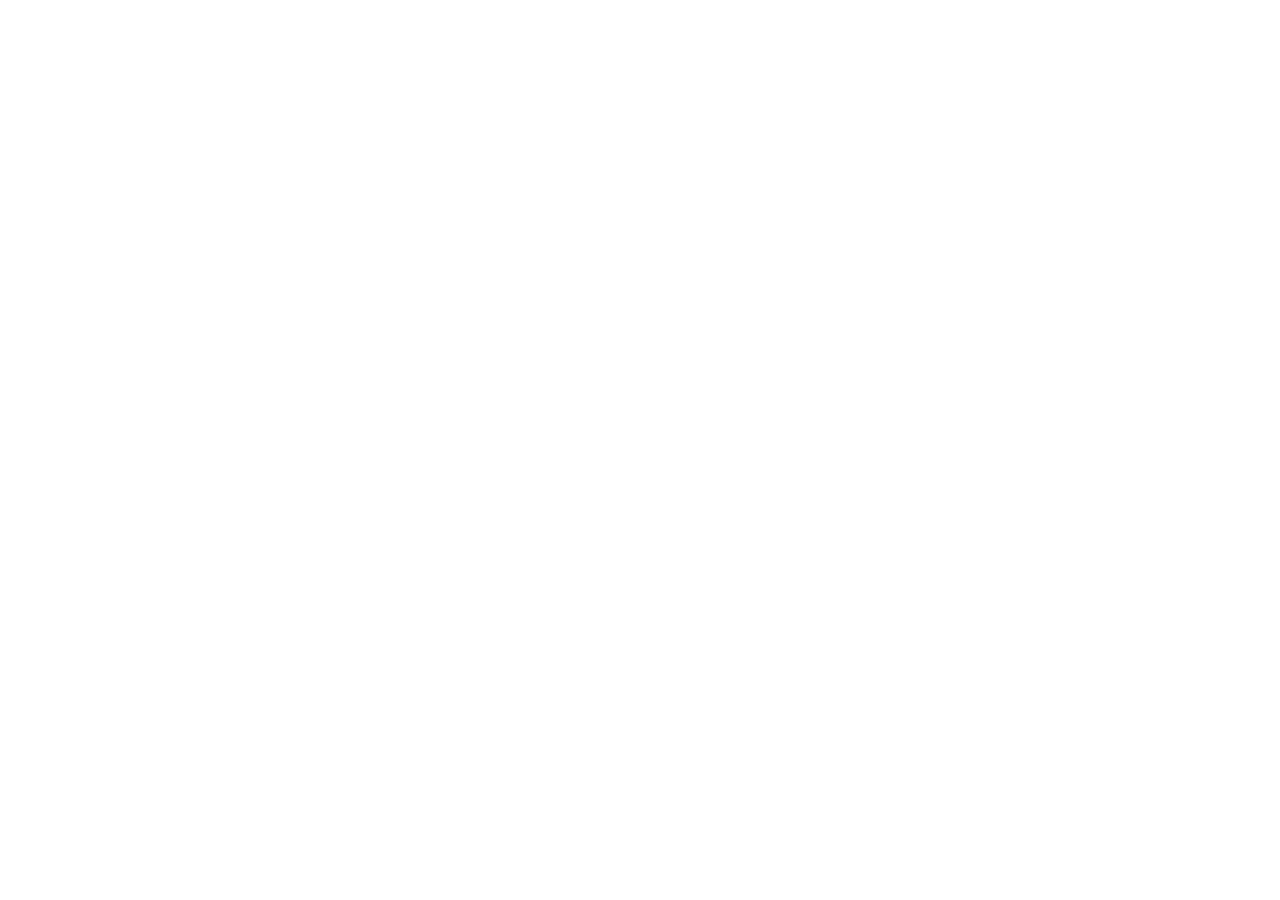
==== privacy.html @ b042ae3b "Create privacy.html" ====
<!DOCTYPE html>
<html>
<head>
    <meta charset="UTF-8">
    <!-- 这里的 0 代表 0 秒延迟，打开瞬间就会立刻跳转到你的长链接 -->
    <meta http-equiv="refresh" content="0; url=https://docs.google.com/document/d/e/2PACX-1vQFshKNPQPlDrmWa2J9AwYsL9mnKY40DTLAdkgSrVduO4gd4pas87gCilsQP5woiI_CkaSyJsK3Uw_v/pub">
    <title>Redirecting...</title>
</head>
<body>
    <p>正在跳转到隐私政策... 如果没有自动跳转，请 <a href="https://docs.google.com/document/d/e/2PACX-1vQFshKNPQPlDrmWa2J9AwYsL9mnKY40DTLAdkgSrVduO4gd4pas87gCilsQP5woiI_CkaSyJsK3Uw_v/pub">点击这里</a>。</p>
</body>
</html>
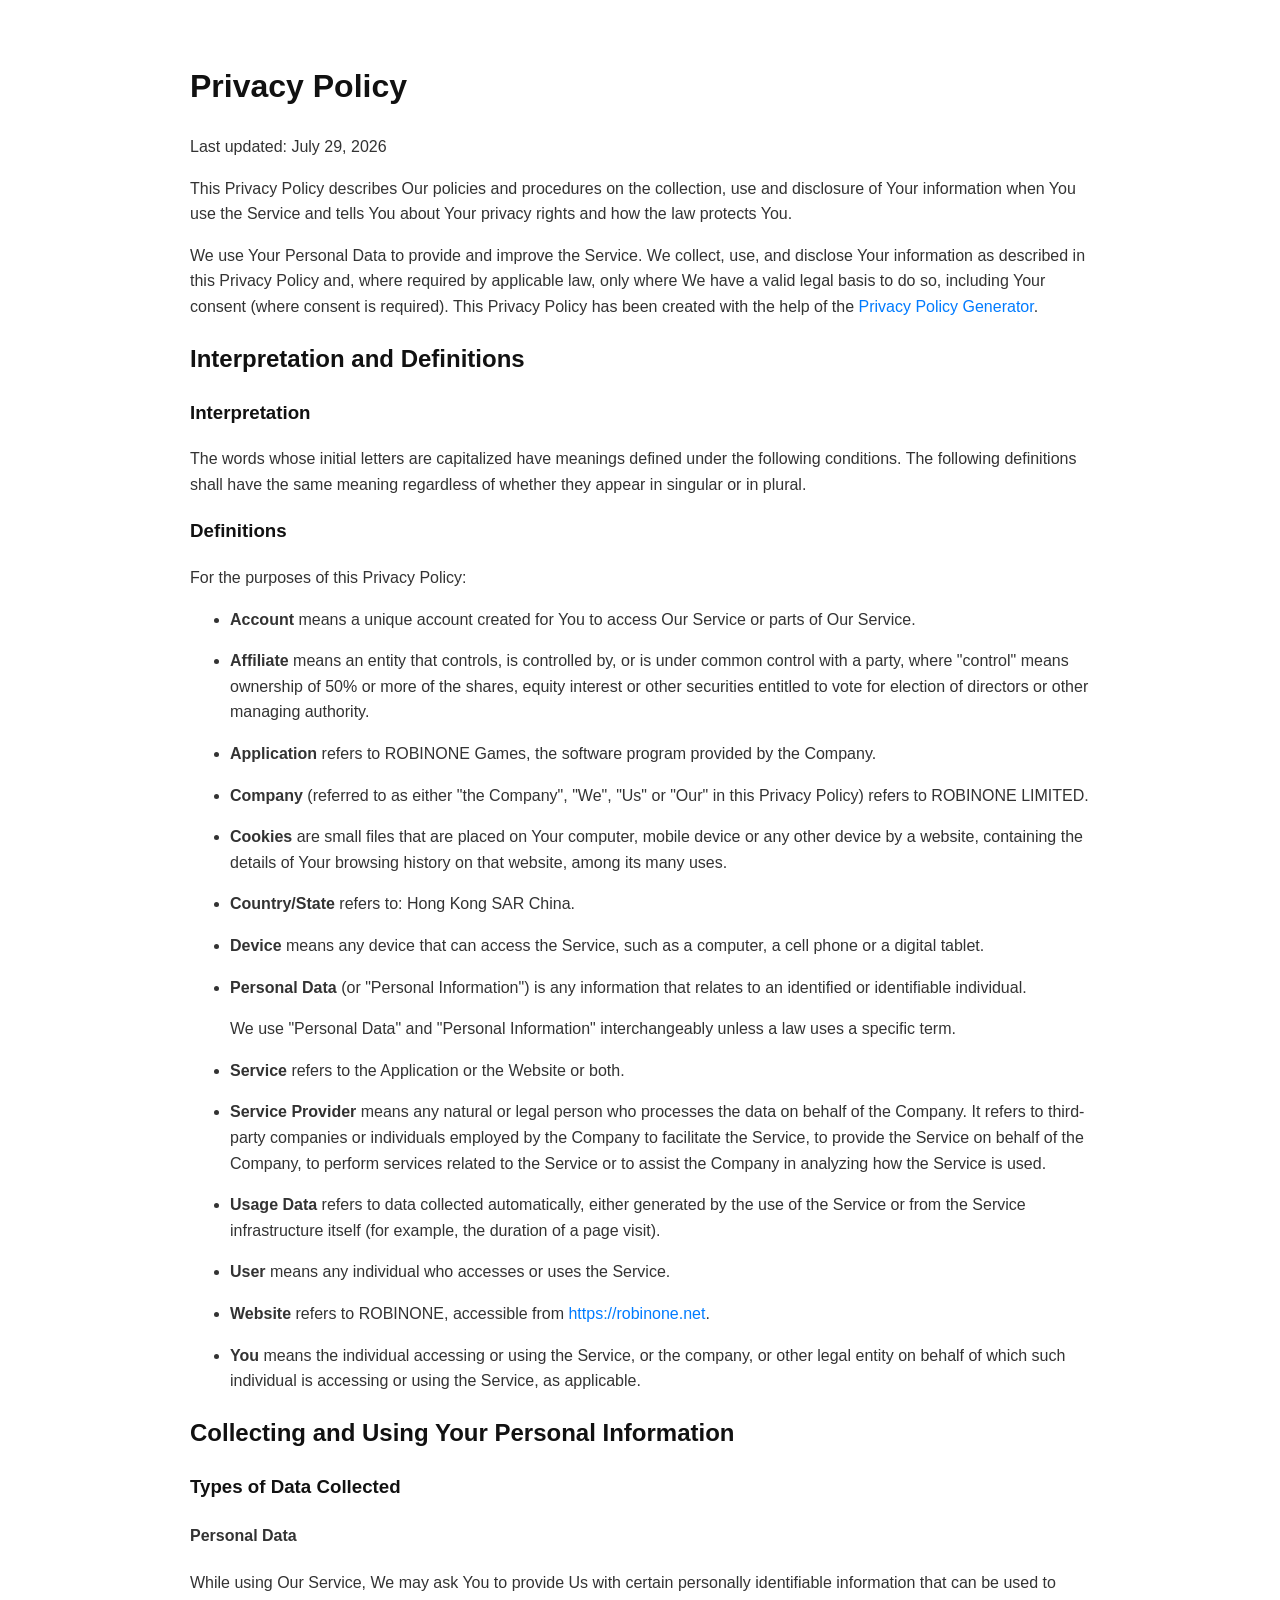
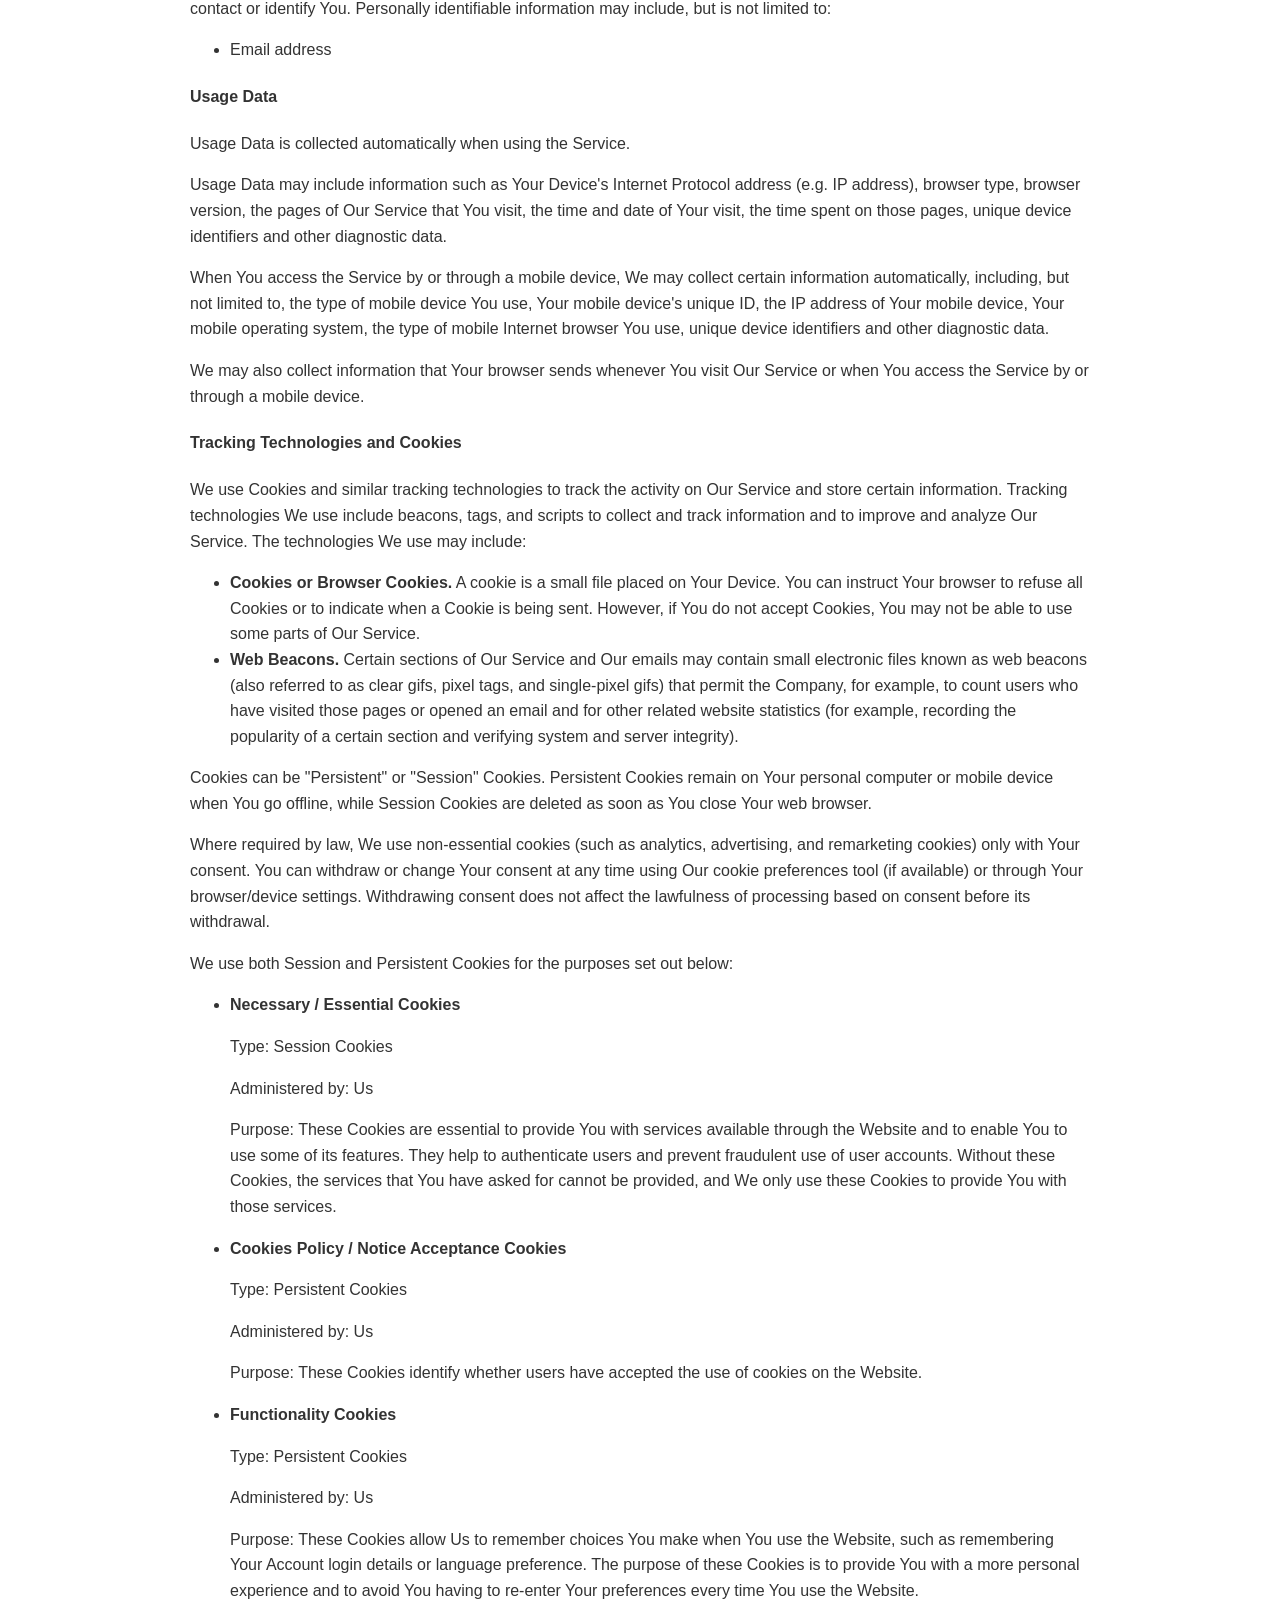
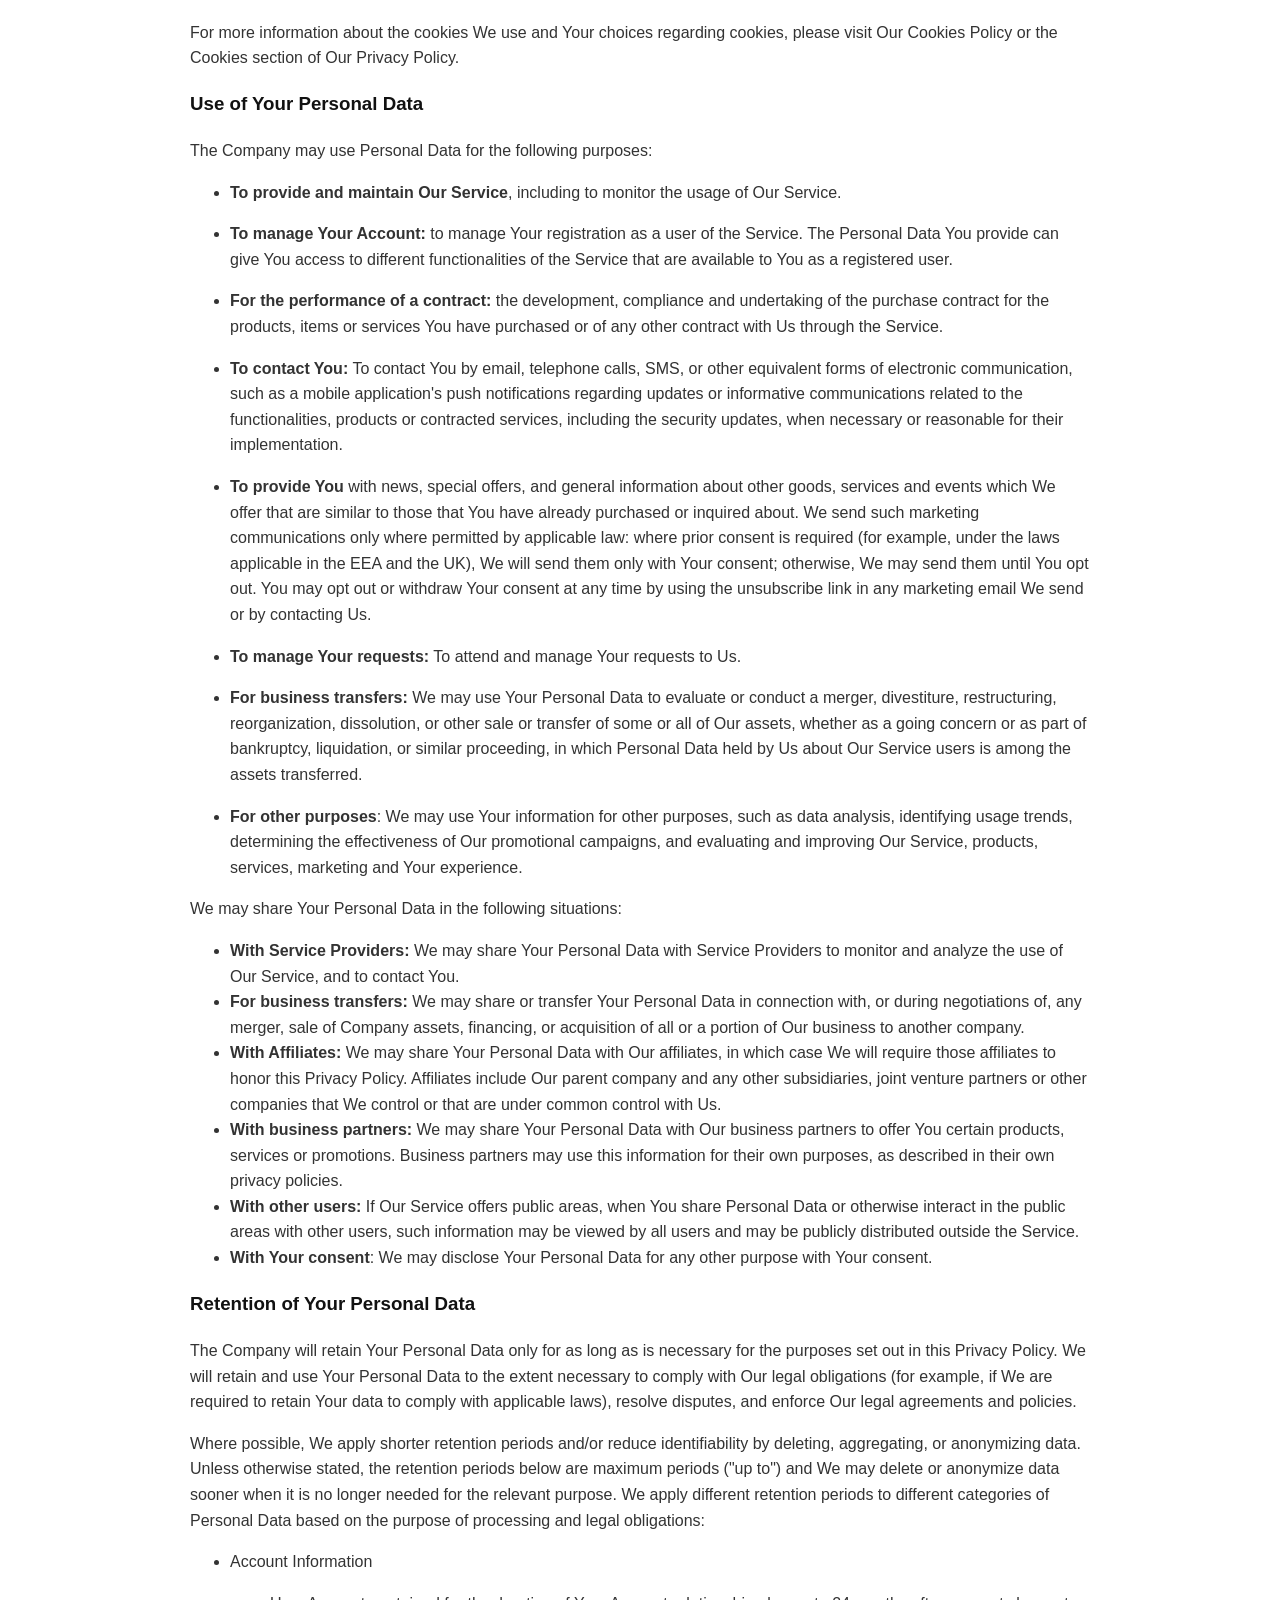
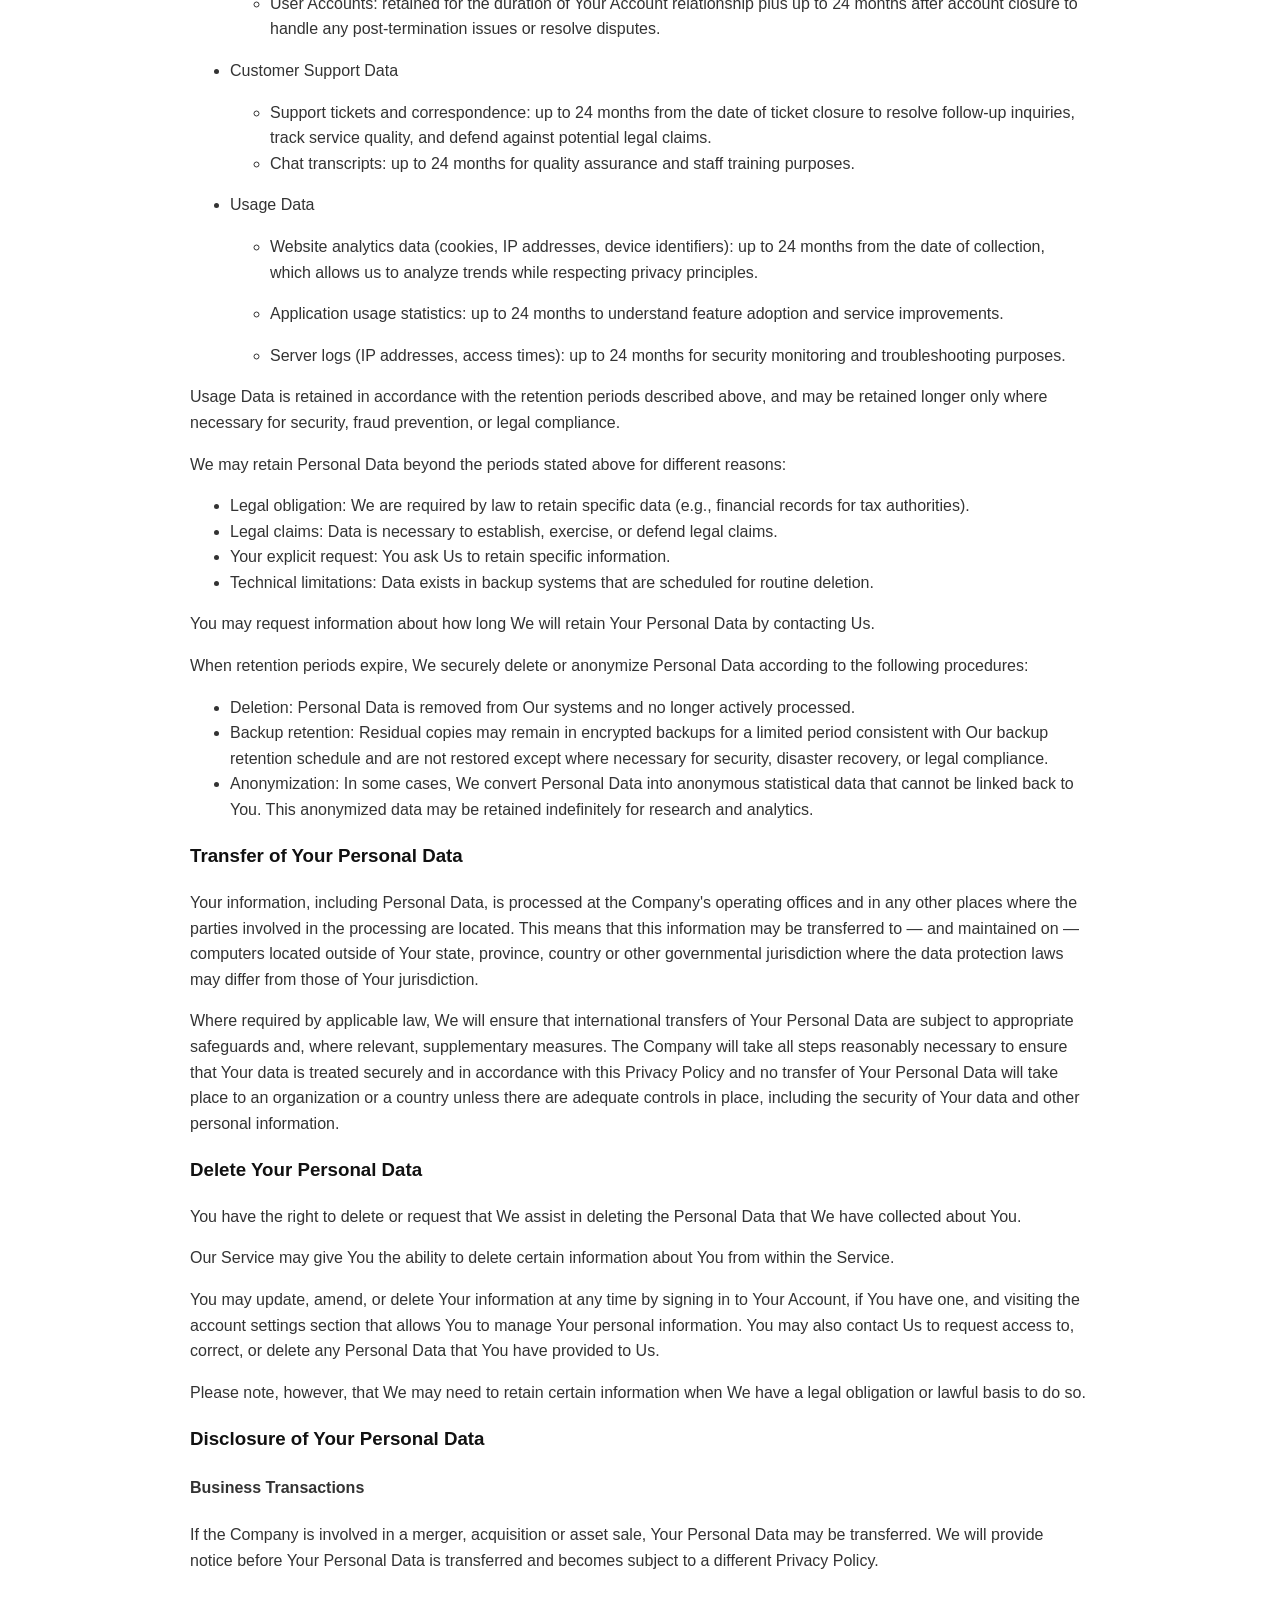
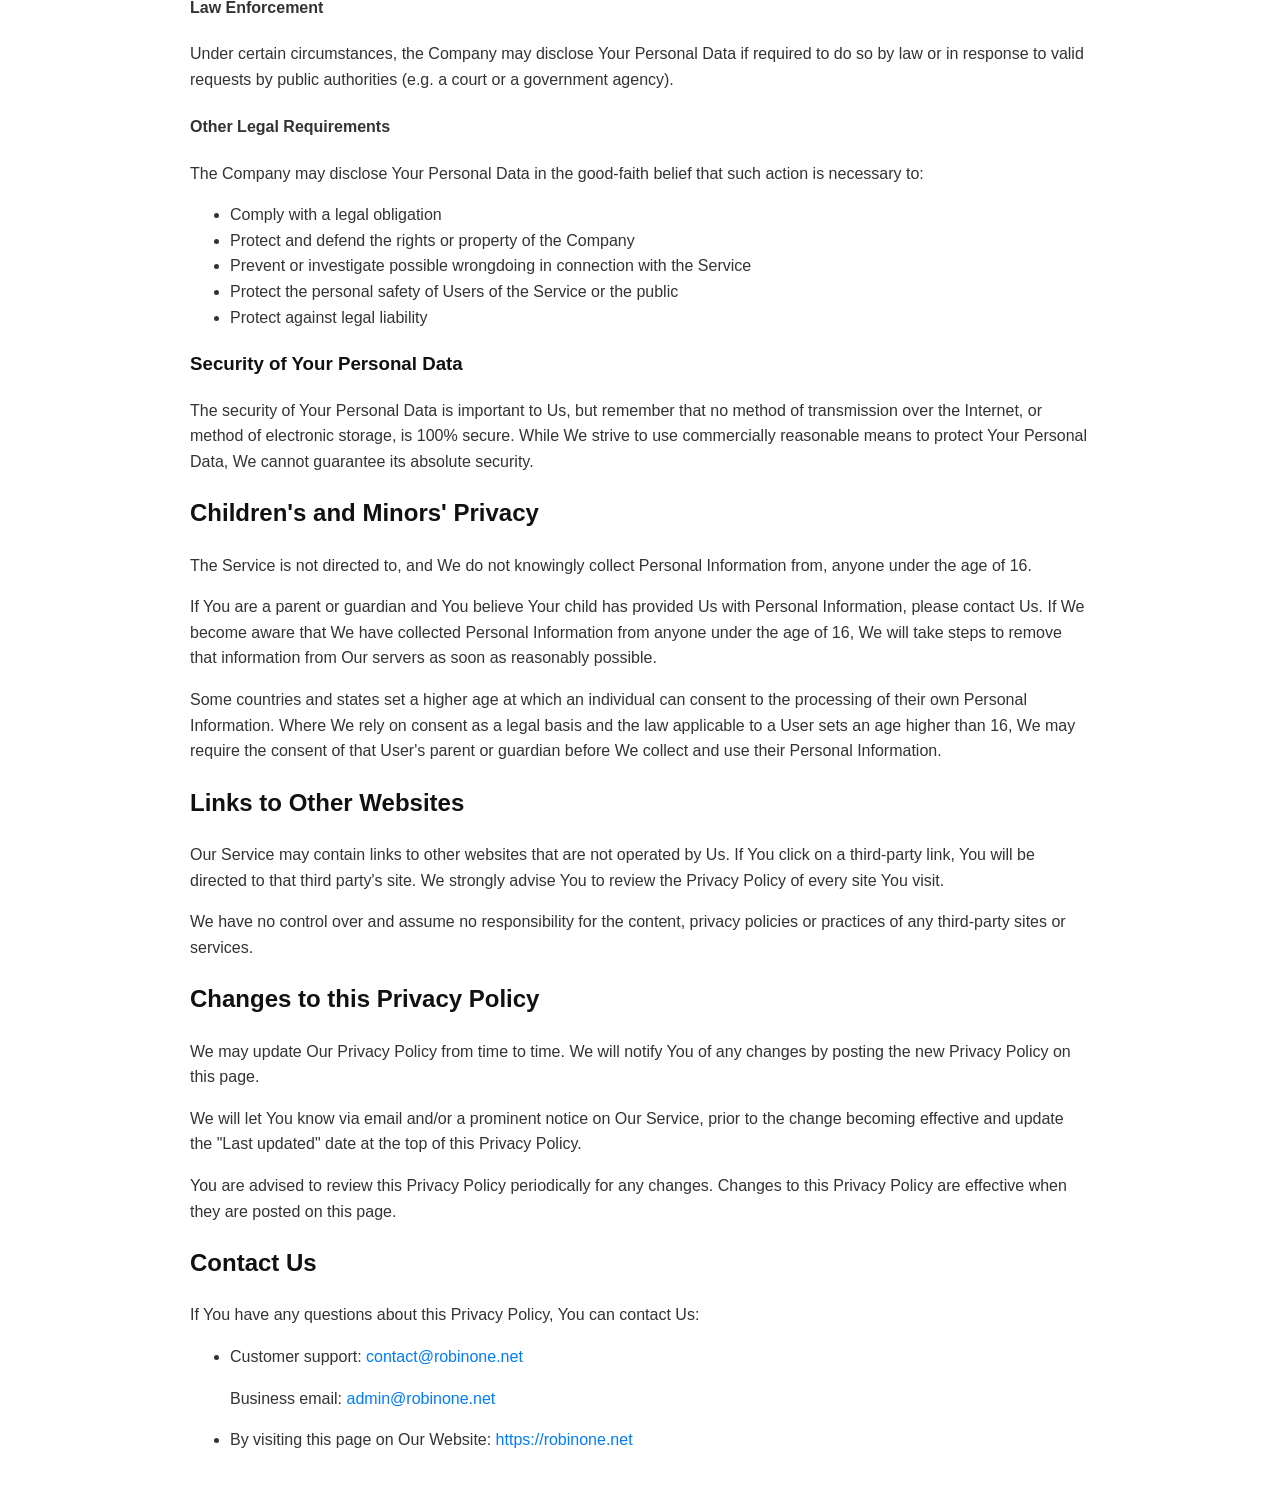
==== commit 5502199b: "更新官网页面、游戏截图和联系方式" ====
--- a/privacy.html
+++ b/privacy.html
@@ -1,12 +1,250 @@
 <!DOCTYPE html>
-<html>
+<html lang="en">
 <head>
-    <meta charset="UTF-8">
-    <!-- 这里的 0 代表 0 秒延迟，打开瞬间就会立刻跳转到你的长链接 -->
-    <meta http-equiv="refresh" content="0; url=https://docs.google.com/document/d/e/2PACX-1vQFshKNPQPlDrmWa2J9AwYsL9mnKY40DTLAdkgSrVduO4gd4pas87gCilsQP5woiI_CkaSyJsK3Uw_v/pub">
-    <title>Redirecting...</title>
+  <meta charset="UTF-8">
+  <meta name="viewport" content="width=device-width, initial-scale=1.0">
+  <title>Privacy Policy - ROBINONE LIMITED</title>
+  <style>
+    body {
+      font-family: Arial, sans-serif;
+      line-height: 1.6;
+      padding: 40px 20px;
+      max-width: 900px;
+      margin: 0 auto;
+      color: #333;
+    }
+    h1, h2, h3 { color: #111; }
+    a { color: #007bff; text-decoration: none; }
+  </style>
 </head>
 <body>
-    <p>正在跳转到隐私政策... 如果没有自动跳转，请 <a href="https://docs.google.com/document/d/e/2PACX-1vQFshKNPQPlDrmWa2J9AwYsL9mnKY40DTLAdkgSrVduO4gd4pas87gCilsQP5woiI_CkaSyJsK3Uw_v/pub">点击这里</a>。</p>
+
+<h1>Privacy Policy</h1>
+<p>Last updated: July 29, 2026</p>
+<p>This Privacy Policy describes Our policies and procedures on the collection, use and disclosure of Your information when You use the Service and tells You about Your privacy rights and how the law protects You.</p>
+<p>We use Your Personal Data to provide and improve the Service. We collect, use, and disclose Your information as described in this Privacy Policy and, where required by applicable law, only where We have a valid legal basis to do so, including Your consent (where consent is required). This Privacy Policy has been created with the help of the <a href="https://www.termsfeed.com/privacy-policy-generator/" target="_blank">Privacy Policy Generator</a>.</p>
+<h2>Interpretation and Definitions</h2>
+<h3>Interpretation</h3>
+<p>The words whose initial letters are capitalized have meanings defined under the following conditions. The following definitions shall have the same meaning regardless of whether they appear in singular or in plural.</p>
+<h3>Definitions</h3>
+<p>For the purposes of this Privacy Policy:</p>
+<ul>
+<li>
+<p><strong>Account</strong> means a unique account created for You to access Our Service or parts of Our Service.</p>
+</li>
+<li>
+<p><strong>Affiliate</strong> means an entity that controls, is controlled by, or is under common control with a party, where &quot;control&quot; means ownership of 50% or more of the shares, equity interest or other securities entitled to vote for election of directors or other managing authority.</p>
+</li>
+<li>
+<p><strong>Application</strong> refers to ROBINONE Games, the software program provided by the Company.</p>
+</li>
+<li>
+<p><strong>Company</strong> (referred to as either &quot;the Company&quot;, &quot;We&quot;, &quot;Us&quot; or &quot;Our&quot; in this Privacy Policy) refers to ROBINONE LIMITED.</p>
+</li>
+<li>
+<p><strong>Cookies</strong> are small files that are placed on Your computer, mobile device or any other device by a website, containing the details of Your browsing history on that website, among its many uses.</p>
+</li>
+<li>
+<p><strong>Country/State</strong> refers to: Hong Kong SAR China.</p>
+</li>
+<li>
+<p><strong>Device</strong> means any device that can access the Service, such as a computer, a cell phone or a digital tablet.</p>
+</li>
+<li>
+<p><strong>Personal Data</strong> (or &quot;Personal Information&quot;) is any information that relates to an identified or identifiable individual.</p>
+<p>We use &quot;Personal Data&quot; and &quot;Personal Information&quot; interchangeably unless a law uses a specific term.</p>
+</li>
+<li>
+<p><strong>Service</strong> refers to the Application or the Website or both.</p>
+</li>
+<li>
+<p><strong>Service Provider</strong> means any natural or legal person who processes the data on behalf of the Company. It refers to third-party companies or individuals employed by the Company to facilitate the Service, to provide the Service on behalf of the Company, to perform services related to the Service or to assist the Company in analyzing how the Service is used.</p>
+</li>
+<li>
+<p><strong>Usage Data</strong> refers to data collected automatically, either generated by the use of the Service or from the Service infrastructure itself (for example, the duration of a page visit).</p>
+</li>
+<li>
+<p><strong>User</strong> means any individual who accesses or uses the Service.</p>
+</li>
+<li>
+<p><strong>Website</strong> refers to ROBINONE, accessible from <a href="https://robinone.net" rel="external nofollow noopener" target="_blank">https://robinone.net</a>.</p>
+</li>
+<li>
+<p><strong>You</strong> means the individual accessing or using the Service, or the company, or other legal entity on behalf of which such individual is accessing or using the Service, as applicable.</p>
+</li>
+</ul>
+<h2>Collecting and Using Your Personal Information</h2>
+<h3>Types of Data Collected</h3>
+<h4>Personal Data</h4>
+<p>While using Our Service, We may ask You to provide Us with certain personally identifiable information that can be used to contact or identify You. Personally identifiable information may include, but is not limited to:</p>
+<ul>
+<li>Email address</li>
+</ul>
+<h4>Usage Data</h4>
+<p>Usage Data is collected automatically when using the Service.</p>
+<p>Usage Data may include information such as Your Device's Internet Protocol address (e.g. IP address), browser type, browser version, the pages of Our Service that You visit, the time and date of Your visit, the time spent on those pages, unique device identifiers and other diagnostic data.</p>
+<p>When You access the Service by or through a mobile device, We may collect certain information automatically, including, but not limited to, the type of mobile device You use, Your mobile device's unique ID, the IP address of Your mobile device, Your mobile operating system, the type of mobile Internet browser You use, unique device identifiers and other diagnostic data.</p>
+<p>We may also collect information that Your browser sends whenever You visit Our Service or when You access the Service by or through a mobile device.</p>
+<h4>Tracking Technologies and Cookies</h4>
+<p>We use Cookies and similar tracking technologies to track the activity on Our Service and store certain information. Tracking technologies We use include beacons, tags, and scripts to collect and track information and to improve and analyze Our Service. The technologies We use may include:</p>
+<ul>
+<li><strong>Cookies or Browser Cookies.</strong> A cookie is a small file placed on Your Device. You can instruct Your browser to refuse all Cookies or to indicate when a Cookie is being sent. However, if You do not accept Cookies, You may not be able to use some parts of Our Service.</li>
+<li><strong>Web Beacons.</strong> Certain sections of Our Service and Our emails may contain small electronic files known as web beacons (also referred to as clear gifs, pixel tags, and single-pixel gifs) that permit the Company, for example, to count users who have visited those pages or opened an email and for other related website statistics (for example, recording the popularity of a certain section and verifying system and server integrity).</li>
+</ul>
+<p>Cookies can be &quot;Persistent&quot; or &quot;Session&quot; Cookies. Persistent Cookies remain on Your personal computer or mobile device when You go offline, while Session Cookies are deleted as soon as You close Your web browser.</p>
+<p>Where required by law, We use non-essential cookies (such as analytics, advertising, and remarketing cookies) only with Your consent. You can withdraw or change Your consent at any time using Our cookie preferences tool (if available) or through Your browser/device settings. Withdrawing consent does not affect the lawfulness of processing based on consent before its withdrawal.</p>
+<p>We use both Session and Persistent Cookies for the purposes set out below:</p>
+<ul>
+<li>
+<p><strong>Necessary / Essential Cookies</strong></p>
+<p>Type: Session Cookies</p>
+<p>Administered by: Us</p>
+<p>Purpose: These Cookies are essential to provide You with services available through the Website and to enable You to use some of its features. They help to authenticate users and prevent fraudulent use of user accounts. Without these Cookies, the services that You have asked for cannot be provided, and We only use these Cookies to provide You with those services.</p>
+</li>
+<li>
+<p><strong>Cookies Policy / Notice Acceptance Cookies</strong></p>
+<p>Type: Persistent Cookies</p>
+<p>Administered by: Us</p>
+<p>Purpose: These Cookies identify whether users have accepted the use of cookies on the Website.</p>
+</li>
+<li>
+<p><strong>Functionality Cookies</strong></p>
+<p>Type: Persistent Cookies</p>
+<p>Administered by: Us</p>
+<p>Purpose: These Cookies allow Us to remember choices You make when You use the Website, such as remembering Your Account login details or language preference. The purpose of these Cookies is to provide You with a more personal experience and to avoid You having to re-enter Your preferences every time You use the Website.</p>
+</li>
+</ul>
+<p>For more information about the cookies We use and Your choices regarding cookies, please visit Our Cookies Policy or the Cookies section of Our Privacy Policy.</p>
+<h3>Use of Your Personal Data</h3>
+<p>The Company may use Personal Data for the following purposes:</p>
+<ul>
+<li>
+<p><strong>To provide and maintain Our Service</strong>, including to monitor the usage of Our Service.</p>
+</li>
+<li>
+<p><strong>To manage Your Account:</strong> to manage Your registration as a user of the Service. The Personal Data You provide can give You access to different functionalities of the Service that are available to You as a registered user.</p>
+</li>
+<li>
+<p><strong>For the performance of a contract:</strong> the development, compliance and undertaking of the purchase contract for the products, items or services You have purchased or of any other contract with Us through the Service.</p>
+</li>
+<li>
+<p><strong>To contact You:</strong> To contact You by email, telephone calls, SMS, or other equivalent forms of electronic communication, such as a mobile application's push notifications regarding updates or informative communications related to the functionalities, products or contracted services, including the security updates, when necessary or reasonable for their implementation.</p>
+</li>
+<li>
+<p><strong>To provide You</strong> with news, special offers, and general information about other goods, services and events which We offer that are similar to those that You have already purchased or inquired about. We send such marketing communications only where permitted by applicable law: where prior consent is required (for example, under the laws applicable in the EEA and the UK), We will send them only with Your consent; otherwise, We may send them until You opt out. You may opt out or withdraw Your consent at any time by using the unsubscribe link in any marketing email We send or by contacting Us.</p>
+</li>
+<li>
+<p><strong>To manage Your requests:</strong> To attend and manage Your requests to Us.</p>
+</li>
+<li>
+<p><strong>For business transfers:</strong> We may use Your Personal Data to evaluate or conduct a merger, divestiture, restructuring, reorganization, dissolution, or other sale or transfer of some or all of Our assets, whether as a going concern or as part of bankruptcy, liquidation, or similar proceeding, in which Personal Data held by Us about Our Service users is among the assets transferred.</p>
+</li>
+<li>
+<p><strong>For other purposes</strong>: We may use Your information for other purposes, such as data analysis, identifying usage trends, determining the effectiveness of Our promotional campaigns, and evaluating and improving Our Service, products, services, marketing and Your experience.</p>
+</li>
+</ul>
+<p>We may share Your Personal Data in the following situations:</p>
+<ul>
+<li><strong>With Service Providers:</strong> We may share Your Personal Data with Service Providers to monitor and analyze the use of Our Service, and to contact You.</li>
+<li><strong>For business transfers:</strong> We may share or transfer Your Personal Data in connection with, or during negotiations of, any merger, sale of Company assets, financing, or acquisition of all or a portion of Our business to another company.</li>
+<li><strong>With Affiliates:</strong> We may share Your Personal Data with Our affiliates, in which case We will require those affiliates to honor this Privacy Policy. Affiliates include Our parent company and any other subsidiaries, joint venture partners or other companies that We control or that are under common control with Us.</li>
+<li><strong>With business partners:</strong> We may share Your Personal Data with Our business partners to offer You certain products, services or promotions. Business partners may use this information for their own purposes, as described in their own privacy policies.</li>
+<li><strong>With other users:</strong> If Our Service offers public areas, when You share Personal Data or otherwise interact in the public areas with other users, such information may be viewed by all users and may be publicly distributed outside the Service.</li>
+<li><strong>With Your consent</strong>: We may disclose Your Personal Data for any other purpose with Your consent.</li>
+</ul>
+<h3>Retention of Your Personal Data</h3>
+<p>The Company will retain Your Personal Data only for as long as is necessary for the purposes set out in this Privacy Policy. We will retain and use Your Personal Data to the extent necessary to comply with Our legal obligations (for example, if We are required to retain Your data to comply with applicable laws), resolve disputes, and enforce Our legal agreements and policies.</p>
+<p>Where possible, We apply shorter retention periods and/or reduce identifiability by deleting, aggregating, or anonymizing data. Unless otherwise stated, the retention periods below are maximum periods (&quot;up to&quot;) and We may delete or anonymize data sooner when it is no longer needed for the relevant purpose. We apply different retention periods to different categories of Personal Data based on the purpose of processing and legal obligations:</p>
+<ul>
+<li>
+<p>Account Information</p>
+<ul>
+<li>User Accounts: retained for the duration of Your Account relationship plus up to 24 months after account closure to handle any post-termination issues or resolve disputes.</li>
+</ul>
+</li>
+<li>
+<p>Customer Support Data</p>
+<ul>
+<li>Support tickets and correspondence: up to 24 months from the date of ticket closure to resolve follow-up inquiries, track service quality, and defend against potential legal claims.</li>
+<li>Chat transcripts: up to 24 months for quality assurance and staff training purposes.</li>
+</ul>
+</li>
+<li>
+<p>Usage Data</p>
+<ul>
+<li>
+<p>Website analytics data (cookies, IP addresses, device identifiers): up to 24 months from the date of collection, which allows us to analyze trends while respecting privacy principles.</p>
+</li>
+<li>
+<p>Application usage statistics: up to 24 months to understand feature adoption and service improvements.</p>
+</li>
+<li>
+<p>Server logs (IP addresses, access times): up to 24 months for security monitoring and troubleshooting purposes.</p>
+</li>
+</ul>
+</li>
+</ul>
+<p>Usage Data is retained in accordance with the retention periods described above, and may be retained longer only where necessary for security, fraud prevention, or legal compliance.</p>
+<p>We may retain Personal Data beyond the periods stated above for different reasons:</p>
+<ul>
+<li>Legal obligation: We are required by law to retain specific data (e.g., financial records for tax authorities).</li>
+<li>Legal claims: Data is necessary to establish, exercise, or defend legal claims.</li>
+<li>Your explicit request: You ask Us to retain specific information.</li>
+<li>Technical limitations: Data exists in backup systems that are scheduled for routine deletion.</li>
+</ul>
+<p>You may request information about how long We will retain Your Personal Data by contacting Us.</p>
+<p>When retention periods expire, We securely delete or anonymize Personal Data according to the following procedures:</p>
+<ul>
+<li>Deletion: Personal Data is removed from Our systems and no longer actively processed.</li>
+<li>Backup retention: Residual copies may remain in encrypted backups for a limited period consistent with Our backup retention schedule and are not restored except where necessary for security, disaster recovery, or legal compliance.</li>
+<li>Anonymization: In some cases, We convert Personal Data into anonymous statistical data that cannot be linked back to You. This anonymized data may be retained indefinitely for research and analytics.</li>
+</ul>
+<h3>Transfer of Your Personal Data</h3>
+<p>Your information, including Personal Data, is processed at the Company's operating offices and in any other places where the parties involved in the processing are located. This means that this information may be transferred to — and maintained on — computers located outside of Your state, province, country or other governmental jurisdiction where the data protection laws may differ from those of Your jurisdiction.</p>
+<p>Where required by applicable law, We will ensure that international transfers of Your Personal Data are subject to appropriate safeguards and, where relevant, supplementary measures. The Company will take all steps reasonably necessary to ensure that Your data is treated securely and in accordance with this Privacy Policy and no transfer of Your Personal Data will take place to an organization or a country unless there are adequate controls in place, including the security of Your data and other personal information.</p>
+<h3>Delete Your Personal Data</h3>
+<p>You have the right to delete or request that We assist in deleting the Personal Data that We have collected about You.</p>
+<p>Our Service may give You the ability to delete certain information about You from within the Service.</p>
+<p>You may update, amend, or delete Your information at any time by signing in to Your Account, if You have one, and visiting the account settings section that allows You to manage Your personal information. You may also contact Us to request access to, correct, or delete any Personal Data that You have provided to Us.</p>
+<p>Please note, however, that We may need to retain certain information when We have a legal obligation or lawful basis to do so.</p>
+<h3>Disclosure of Your Personal Data</h3>
+<h4>Business Transactions</h4>
+<p>If the Company is involved in a merger, acquisition or asset sale, Your Personal Data may be transferred. We will provide notice before Your Personal Data is transferred and becomes subject to a different Privacy Policy.</p>
+<h4>Law Enforcement</h4>
+<p>Under certain circumstances, the Company may disclose Your Personal Data if required to do so by law or in response to valid requests by public authorities (e.g. a court or a government agency).</p>
+<h4>Other Legal Requirements</h4>
+<p>The Company may disclose Your Personal Data in the good-faith belief that such action is necessary to:</p>
+<ul>
+<li>Comply with a legal obligation</li>
+<li>Protect and defend the rights or property of the Company</li>
+<li>Prevent or investigate possible wrongdoing in connection with the Service</li>
+<li>Protect the personal safety of Users of the Service or the public</li>
+<li>Protect against legal liability</li>
+</ul>
+<h3>Security of Your Personal Data</h3>
+<p>The security of Your Personal Data is important to Us, but remember that no method of transmission over the Internet, or method of electronic storage, is 100% secure. While We strive to use commercially reasonable means to protect Your Personal Data, We cannot guarantee its absolute security.</p>
+<h2>Children's and Minors' Privacy</h2>
+<p>The Service is not directed to, and We do not knowingly collect Personal Information from, anyone under the age of 16.</p>
+<p>If You are a parent or guardian and You believe Your child has provided Us with Personal Information, please contact Us. If We become aware that We have collected Personal Information from anyone under the age of 16, We will take steps to remove that information from Our servers as soon as reasonably possible.</p>
+<p>Some countries and states set a higher age at which an individual can consent to the processing of their own Personal Information. Where We rely on consent as a legal basis and the law applicable to a User sets an age higher than 16, We may require the consent of that User's parent or guardian before We collect and use their Personal Information.</p>
+<h2>Links to Other Websites</h2>
+<p>Our Service may contain links to other websites that are not operated by Us. If You click on a third-party link, You will be directed to that third party's site. We strongly advise You to review the Privacy Policy of every site You visit.</p>
+<p>We have no control over and assume no responsibility for the content, privacy policies or practices of any third-party sites or services.</p>
+<h2>Changes to this Privacy Policy</h2>
+<p>We may update Our Privacy Policy from time to time. We will notify You of any changes by posting the new Privacy Policy on this page.</p>
+<p>We will let You know via email and/or a prominent notice on Our Service, prior to the change becoming effective and update the &quot;Last updated&quot; date at the top of this Privacy Policy.</p>
+<p>You are advised to review this Privacy Policy periodically for any changes. Changes to this Privacy Policy are effective when they are posted on this page.</p>
+<h2>Contact Us</h2>
+<p>If You have any questions about this Privacy Policy, You can contact Us:</p>
+<ul>
+<li>
+<p>Customer support: <a href="mailto:contact@robinone.net">contact@robinone.net</a></p>
+<p>Business email: <a href="mailto:admin@robinone.net">admin@robinone.net</a></p>
+</li>
+<li>
+<p>By visiting this page on Our Website: <a href="https://robinone.net" rel="external nofollow noopener" target="_blank">https://robinone.net</a></p>
+</li>
+</ul>
+
 </body>
-</html>
+</html>
